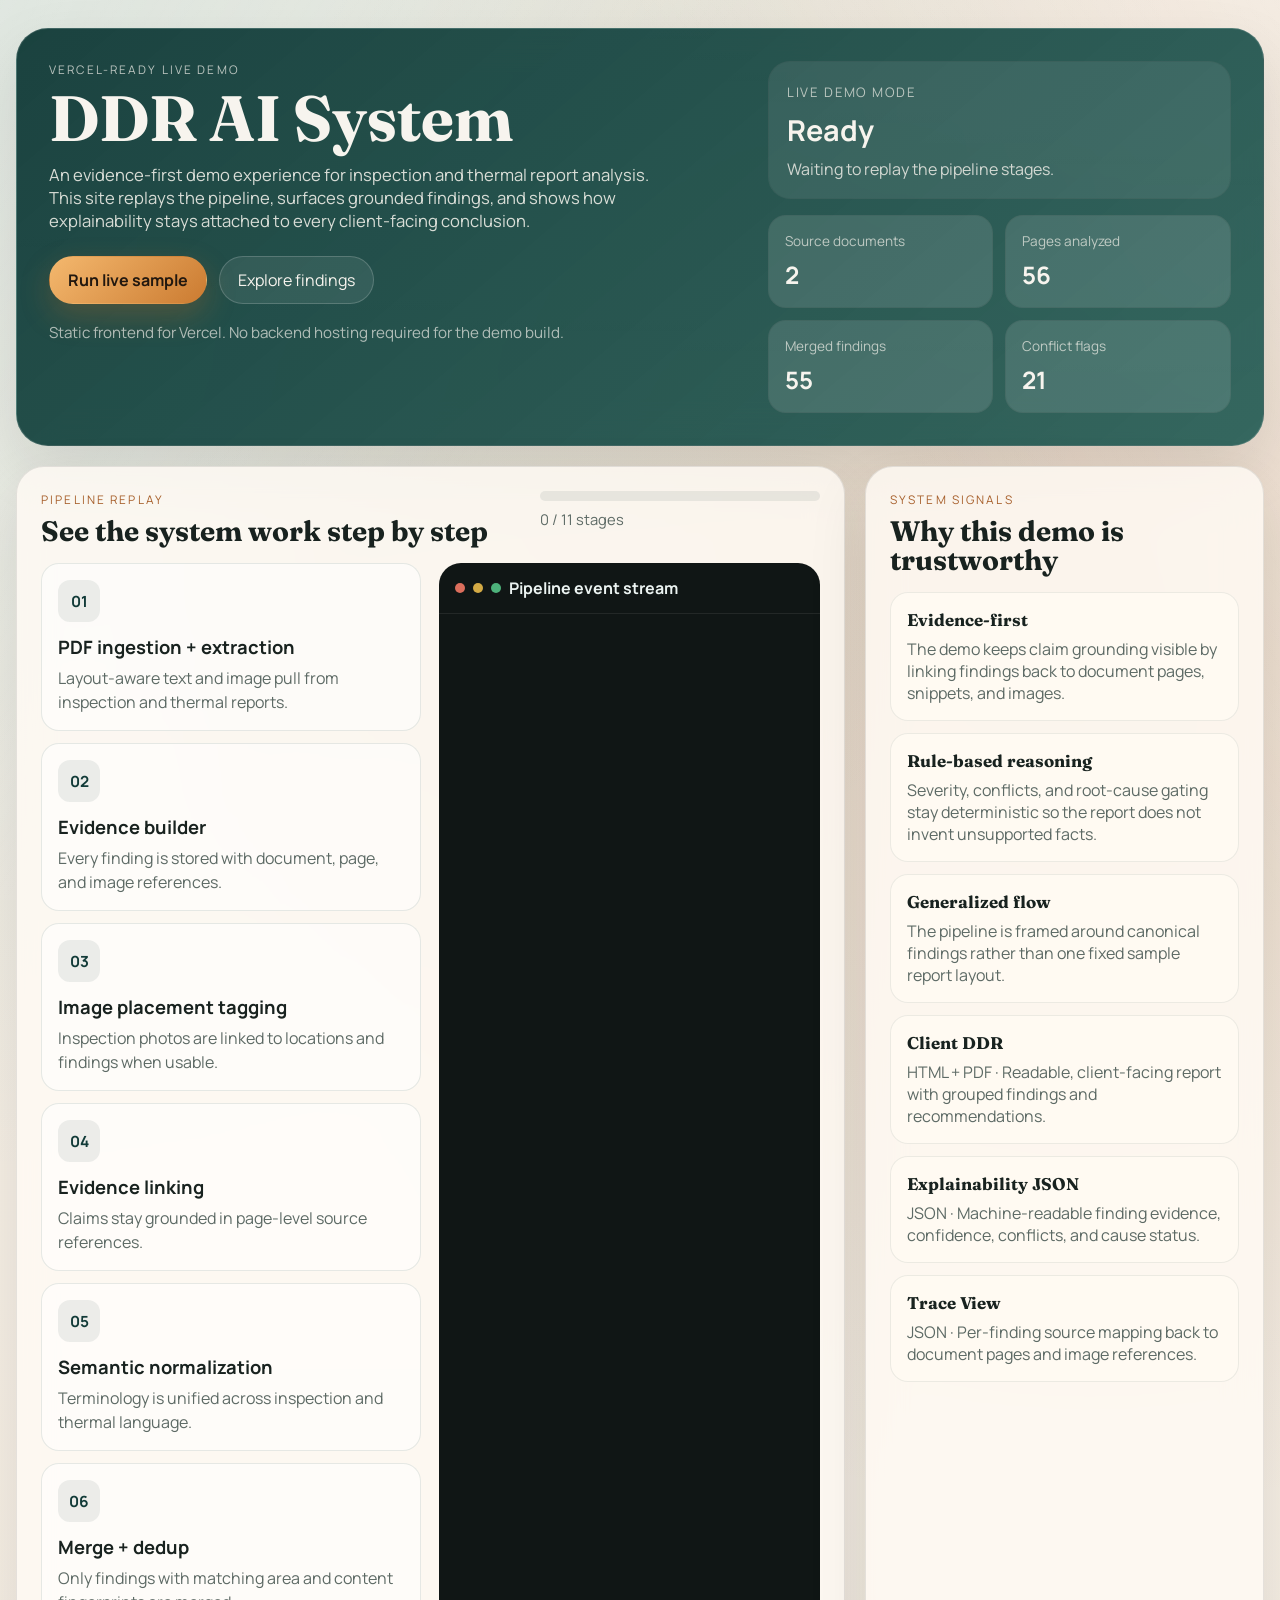
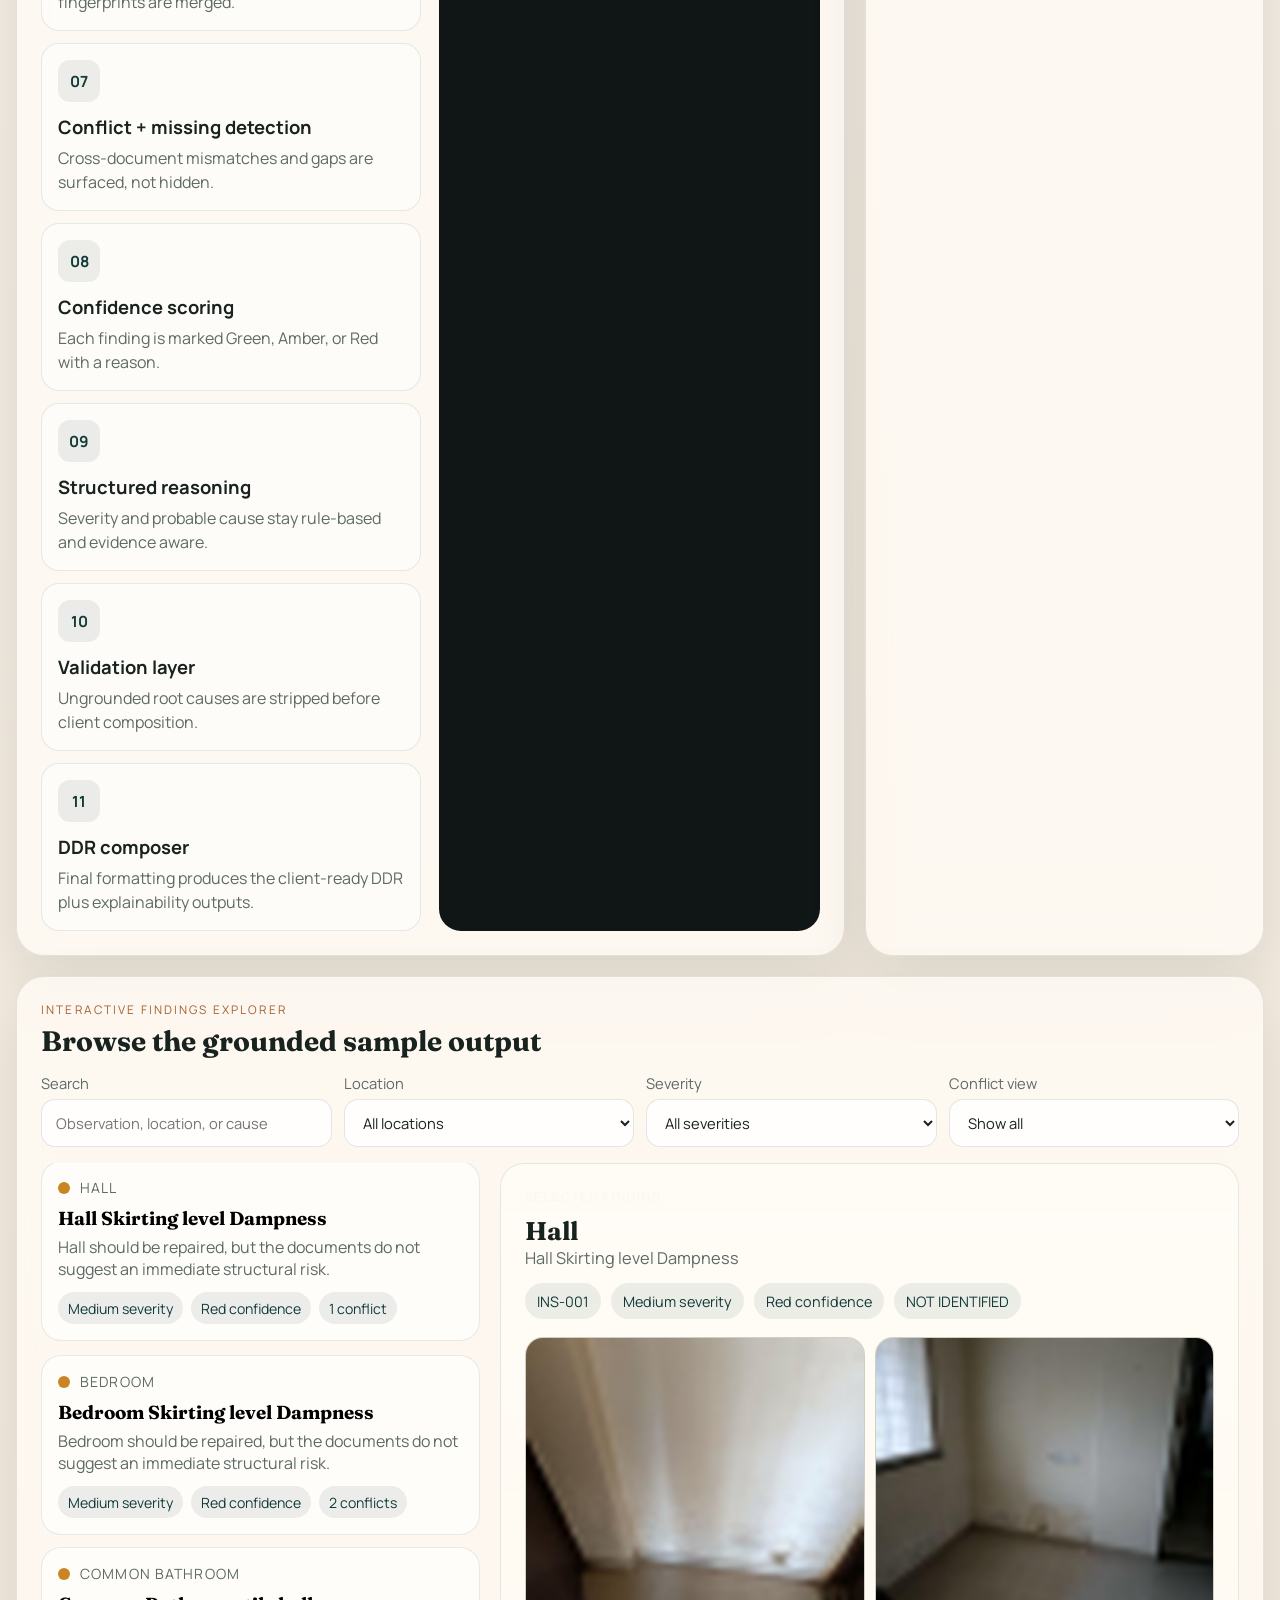
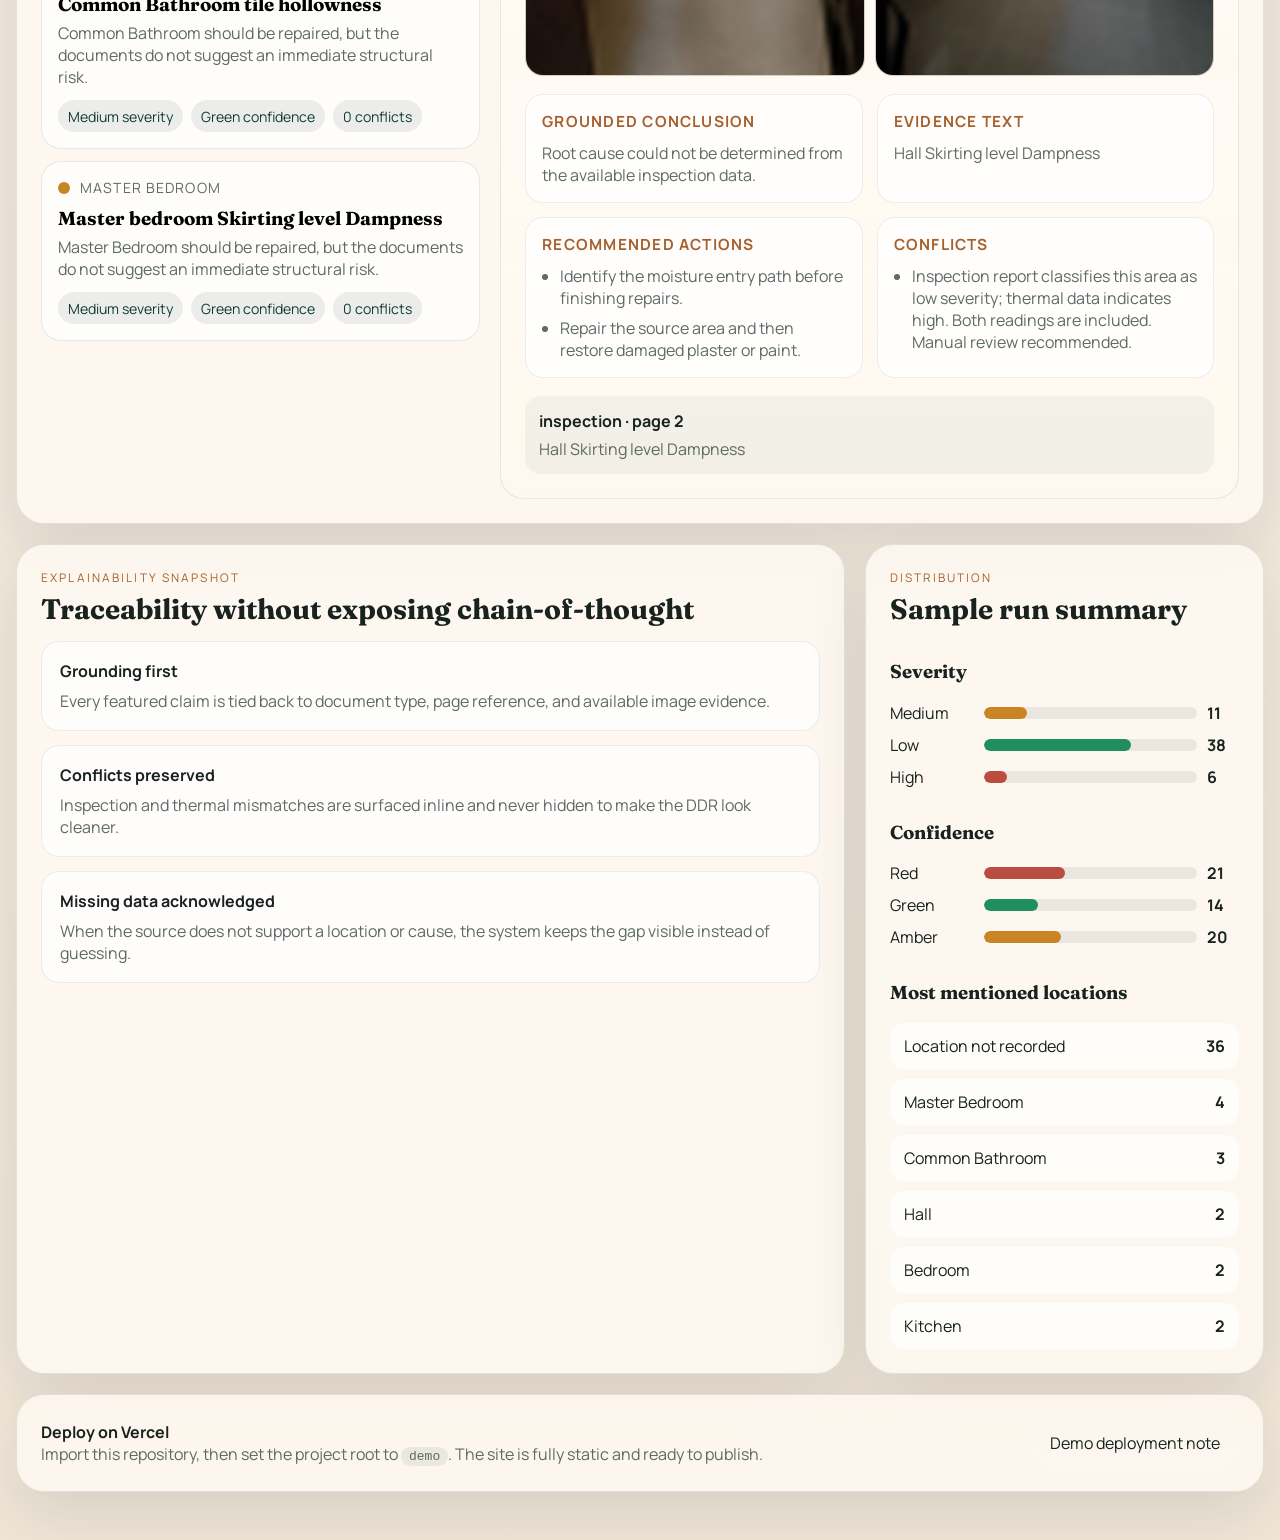
==== demo/index.html @ 7458ff59 "Add Vercel demo site and refine report image handling" ====
<!doctype html>
<html lang="en">
<head>
  <meta charset="utf-8">
  <meta name="viewport" content="width=device-width, initial-scale=1">
  <title>DDR AI System Demo</title>
  <link rel="preconnect" href="https://fonts.googleapis.com">
  <link rel="preconnect" href="https://fonts.gstatic.com" crossorigin>
  <link href="https://fonts.googleapis.com/css2?family=Fraunces:opsz,wght@9..144,600;9..144,700&family=Manrope:wght@400;500;600;700&display=swap" rel="stylesheet">
  <link rel="stylesheet" href="./styles.css">
</head>
<body>
  <div class="backdrop" aria-hidden="true"></div>
  <main class="page-shell">
    <section class="hero">
      <div class="hero-copy">
        <div class="eyebrow">Vercel-ready live demo</div>
        <h1>DDR AI System</h1>
        <p class="hero-text">
          An evidence-first demo experience for inspection and thermal report analysis.
          This site replays the pipeline, surfaces grounded findings, and shows how explainability stays attached to every client-facing conclusion.
        </p>
        <div class="hero-actions">
          <button id="run-demo" class="primary-button" type="button">Run live sample</button>
          <a class="ghost-button" href="#findings-explorer">Explore findings</a>
        </div>
        <div class="hero-note">
          Static frontend for Vercel. No backend hosting required for the demo build.
        </div>
      </div>
      <aside class="hero-panel">
        <div class="signal-card">
          <span class="signal-label">Live demo mode</span>
          <strong id="demo-status">Ready</strong>
          <p id="demo-status-copy">Waiting to replay the pipeline stages.</p>
        </div>
        <div class="signal-grid" id="stats-grid"></div>
      </aside>
    </section>

    <section class="section-grid">
      <div class="panel panel-wide">
        <div class="section-head">
          <div>
            <div class="eyebrow">Pipeline replay</div>
            <h2>See the system work step by step</h2>
          </div>
          <div class="progress-shell">
            <div class="progress-track">
              <div class="progress-fill" id="progress-fill"></div>
            </div>
            <span id="progress-label">0 / 11 stages</span>
          </div>
        </div>
        <div class="pipeline-layout">
          <div class="stages-list" id="stages-list"></div>
          <div class="console-card">
            <div class="console-header">
              <span class="console-dot"></span>
              <span class="console-dot"></span>
              <span class="console-dot"></span>
              <strong>Pipeline event stream</strong>
            </div>
            <div class="console-log" id="console-log"></div>
          </div>
        </div>
      </div>

      <div class="panel">
        <div class="section-head">
          <div>
            <div class="eyebrow">System signals</div>
            <h2>Why this demo is trustworthy</h2>
          </div>
        </div>
        <div class="principles" id="artifacts-grid"></div>
      </div>
    </section>

    <section class="panel findings-panel" id="findings-explorer">
      <div class="section-head">
        <div>
          <div class="eyebrow">Interactive findings explorer</div>
          <h2>Browse the grounded sample output</h2>
        </div>
      </div>
      <div class="finder-toolbar">
        <label>
          Search
          <input id="search-input" type="search" placeholder="Observation, location, or cause">
        </label>
        <label>
          Location
          <select id="location-filter"></select>
        </label>
        <label>
          Severity
          <select id="severity-filter">
            <option value="">All severities</option>
            <option value="High">High</option>
            <option value="Medium">Medium</option>
            <option value="Low">Low</option>
          </select>
        </label>
        <label>
          Conflict view
          <select id="conflict-filter">
            <option value="">Show all</option>
            <option value="with-conflicts">Only with conflicts</option>
          </select>
        </label>
      </div>
      <div class="finder-layout">
        <div class="finding-list" id="finding-list"></div>
        <article class="detail-card" id="detail-card">
          <div class="detail-empty">Choose a finding to inspect the evidence trail.</div>
        </article>
      </div>
    </section>

    <section class="section-grid explainability-grid">
      <div class="panel">
        <div class="section-head">
          <div>
            <div class="eyebrow">Explainability snapshot</div>
            <h2>Traceability without exposing chain-of-thought</h2>
          </div>
        </div>
        <div class="trace-points">
          <div class="trace-point">
            <strong>Grounding first</strong>
            <p>Every featured claim is tied back to document type, page reference, and available image evidence.</p>
          </div>
          <div class="trace-point">
            <strong>Conflicts preserved</strong>
            <p>Inspection and thermal mismatches are surfaced inline and never hidden to make the DDR look cleaner.</p>
          </div>
          <div class="trace-point">
            <strong>Missing data acknowledged</strong>
            <p>When the source does not support a location or cause, the system keeps the gap visible instead of guessing.</p>
          </div>
        </div>
      </div>

      <div class="panel">
        <div class="section-head">
          <div>
            <div class="eyebrow">Distribution</div>
            <h2>Sample run summary</h2>
          </div>
        </div>
        <div class="distribution-shell">
          <div class="distribution-block">
            <h3>Severity</h3>
            <div id="severity-bars"></div>
          </div>
          <div class="distribution-block">
            <h3>Confidence</h3>
            <div id="confidence-bars"></div>
          </div>
          <div class="distribution-block">
            <h3>Most mentioned locations</h3>
            <div class="top-area-list" id="top-area-list"></div>
          </div>
        </div>
      </div>
    </section>

    <footer class="footer">
      <div>
        <strong>Deploy on Vercel</strong>
        <p>Import this repository, then set the project root to <code>demo</code>. The site is fully static and ready to publish.</p>
      </div>
      <a class="ghost-button" href="./README.md">Demo deployment note</a>
    </footer>
  </main>

  <template id="finding-card-template">
    <button class="finding-card" type="button">
      <div class="finding-card-top">
        <span class="badge"></span>
        <span class="finding-location"></span>
      </div>
      <h3 class="finding-title"></h3>
      <p class="finding-subtitle"></p>
      <div class="finding-meta"></div>
    </button>
  </template>

  <script src="./app.js" type="module"></script>
</body>
</html>
---- demo/styles.css ----
:root {
  --bg: #f5efe4;
  --bg-soft: rgba(255, 252, 245, 0.72);
  --panel: rgba(255, 251, 244, 0.82);
  --panel-strong: rgba(255, 250, 242, 0.96);
  --line: rgba(52, 62, 58, 0.12);
  --ink: #18221f;
  --muted: #5d6a65;
  --teal: #0e766e;
  --teal-deep: #123b38;
  --copper: #a7602c;
  --gold: #d4a857;
  --green: #1f8f5f;
  --amber: #c98423;
  --red: #ba4d3f;
  --shadow: 0 24px 60px rgba(18, 24, 22, 0.1);
  --radius-xl: 28px;
  --radius-lg: 22px;
  --radius-md: 16px;
}

* {
  box-sizing: border-box;
}

html {
  scroll-behavior: smooth;
}

body {
  margin: 0;
  color: var(--ink);
  background:
    radial-gradient(circle at top left, rgba(14, 118, 110, 0.14), transparent 24%),
    radial-gradient(circle at 85% 12%, rgba(167, 96, 44, 0.18), transparent 22%),
    linear-gradient(180deg, #f7f1e8 0%, #efe6d8 100%);
  font-family: "Manrope", sans-serif;
}

img {
  display: block;
  max-width: 100%;
}

button,
input,
select {
  font: inherit;
}

.backdrop {
  position: fixed;
  inset: 0;
  pointer-events: none;
  background:
    linear-gradient(120deg, rgba(255, 255, 255, 0.25), transparent 42%),
    linear-gradient(240deg, rgba(255, 255, 255, 0.18), transparent 36%);
}

.page-shell {
  width: min(1320px, calc(100vw - 32px));
  margin: 0 auto;
  padding: 28px 0 48px;
  position: relative;
}

.hero,
.panel,
.footer {
  backdrop-filter: blur(18px);
  -webkit-backdrop-filter: blur(18px);
}

.hero {
  display: grid;
  grid-template-columns: 1.2fr 0.8fr;
  gap: 24px;
  padding: 32px;
  border-radius: 32px;
  background:
    linear-gradient(140deg, rgba(18, 59, 56, 0.96), rgba(22, 83, 76, 0.86)),
    linear-gradient(180deg, rgba(255, 255, 255, 0.08), transparent);
  color: #f7f4ee;
  box-shadow: var(--shadow);
  border: 1px solid rgba(255, 255, 255, 0.14);
}

.eyebrow {
  font-size: 0.74rem;
  letter-spacing: 0.18em;
  text-transform: uppercase;
  color: rgba(247, 244, 238, 0.72);
  margin-bottom: 10px;
}

.hero h1,
.section-head h2,
.detail-card h3,
.finding-card h3,
.distribution-block h3,
.principle-card h3 {
  font-family: "Fraunces", serif;
}

.hero h1 {
  margin: 0 0 14px;
  font-size: clamp(2.8rem, 5vw, 4.8rem);
  line-height: 0.95;
}

.hero-text {
  margin: 0;
  max-width: 60ch;
  font-size: 1.04rem;
  color: rgba(247, 244, 238, 0.86);
}

.hero-actions {
  display: flex;
  flex-wrap: wrap;
  gap: 12px;
  margin-top: 24px;
}

.primary-button,
.ghost-button,
.finding-card {
  transition: transform 180ms ease, box-shadow 180ms ease, border-color 180ms ease, background 180ms ease;
}

.primary-button,
.ghost-button {
  text-decoration: none;
  display: inline-flex;
  align-items: center;
  justify-content: center;
  min-height: 48px;
  padding: 0 18px;
  border-radius: 999px;
  border: 1px solid transparent;
  cursor: pointer;
}

.primary-button {
  background: linear-gradient(135deg, #f4b86e, #cb7b31);
  color: #22180f;
  font-weight: 700;
  box-shadow: 0 12px 30px rgba(192, 108, 32, 0.28);
}

.ghost-button {
  background: rgba(255, 255, 255, 0.08);
  color: inherit;
  border-color: rgba(255, 255, 255, 0.18);
}

.primary-button:hover,
.ghost-button:hover,
.finding-card:hover,
.finding-card.is-active {
  transform: translateY(-2px);
}

.hero-note {
  margin-top: 18px;
  color: rgba(247, 244, 238, 0.66);
  font-size: 0.95rem;
}

.hero-panel {
  display: flex;
  flex-direction: column;
  gap: 16px;
}

.signal-card,
.signal-grid .stat-card,
.panel,
.footer {
  border: 1px solid var(--line);
}

.signal-card {
  padding: 18px;
  border-radius: 22px;
  background: rgba(255, 255, 255, 0.08);
}

.signal-label {
  display: inline-block;
  color: rgba(247, 244, 238, 0.68);
  font-size: 0.82rem;
  text-transform: uppercase;
  letter-spacing: 0.14em;
}

.signal-card strong {
  display: block;
  margin-top: 8px;
  font-size: 1.8rem;
}

.signal-card p {
  margin: 8px 0 0;
  color: rgba(247, 244, 238, 0.8);
}

.signal-grid {
  display: grid;
  grid-template-columns: repeat(2, minmax(0, 1fr));
  gap: 12px;
}

.stat-card {
  padding: 16px;
  border-radius: 18px;
  background: rgba(255, 255, 255, 0.12);
}

.stat-card span {
  display: block;
  color: rgba(247, 244, 238, 0.68);
  font-size: 0.85rem;
}

.stat-card strong {
  display: block;
  margin-top: 8px;
  font-size: 1.5rem;
}

.section-grid {
  display: grid;
  grid-template-columns: 1.35fr 0.65fr;
  gap: 20px;
  margin-top: 20px;
}

.panel,
.footer {
  padding: 24px;
  border-radius: var(--radius-xl);
  background: var(--panel);
  box-shadow: var(--shadow);
}

.panel-wide {
  min-height: 100%;
}

.section-head {
  display: flex;
  align-items: flex-start;
  justify-content: space-between;
  gap: 16px;
  margin-bottom: 18px;
}

.section-head .eyebrow {
  color: var(--copper);
  margin-bottom: 8px;
}

.section-head h2 {
  margin: 0;
  font-size: clamp(1.5rem, 2.2vw, 2.3rem);
  line-height: 1.03;
}

.progress-shell {
  min-width: min(280px, 100%);
}

.progress-track {
  height: 10px;
  background: rgba(18, 59, 56, 0.08);
  border-radius: 999px;
  overflow: hidden;
}

.progress-fill {
  height: 100%;
  width: 0;
  border-radius: inherit;
  background: linear-gradient(90deg, var(--teal), var(--copper));
  transition: width 320ms ease;
}

.progress-shell span {
  display: inline-block;
  margin-top: 8px;
  color: var(--muted);
  font-size: 0.92rem;
}

.pipeline-layout {
  display: grid;
  grid-template-columns: 1fr 1fr;
  gap: 18px;
}

.stages-list {
  display: grid;
  gap: 12px;
}

.stage-card {
  padding: 16px;
  border-radius: 18px;
  border: 1px solid rgba(18, 59, 56, 0.1);
  background: rgba(255, 255, 255, 0.52);
  position: relative;
  overflow: hidden;
}

.stage-card::after {
  content: "";
  position: absolute;
  inset: auto 0 0 0;
  height: 3px;
  background: linear-gradient(90deg, var(--teal), var(--copper));
  transform: scaleX(0);
  transform-origin: left;
  transition: transform 240ms ease;
}

.stage-card.is-active {
  border-color: rgba(14, 118, 110, 0.28);
  background: rgba(240, 251, 248, 0.8);
}

.stage-card.is-active::after,
.stage-card.is-complete::after {
  transform: scaleX(1);
}

.stage-card.is-complete {
  border-color: rgba(167, 96, 44, 0.22);
}

.stage-step {
  display: inline-flex;
  align-items: center;
  justify-content: center;
  width: 42px;
  height: 42px;
  border-radius: 12px;
  background: rgba(18, 59, 56, 0.08);
  color: var(--teal-deep);
  font-weight: 700;
  font-size: 0.96rem;
}

.stage-card h3 {
  margin: 12px 0 6px;
  font-size: 1.15rem;
}

.stage-card p {
  margin: 0;
  color: var(--muted);
  line-height: 1.5;
}

.console-card {
  border-radius: 22px;
  background: #101615;
  color: #ebf3f1;
  overflow: hidden;
}

.console-header {
  display: flex;
  align-items: center;
  gap: 8px;
  padding: 14px 16px;
  border-bottom: 1px solid rgba(255, 255, 255, 0.08);
}

.console-dot {
  width: 10px;
  height: 10px;
  border-radius: 50%;
  background: #d7a35d;
}

.console-dot:first-child {
  background: #db6e5c;
}

.console-dot:nth-child(2) {
  background: #d3aa45;
}

.console-dot:nth-child(3) {
  background: #4db27b;
}

.console-log {
  min-height: 520px;
  max-height: 520px;
  overflow: auto;
  padding: 18px 16px 20px;
  font-family: ui-monospace, SFMono-Regular, Menlo, Monaco, Consolas, monospace;
  font-size: 0.9rem;
  line-height: 1.65;
}

.console-line {
  color: #c9d3cf;
  opacity: 0;
  transform: translateY(6px);
  animation: log-in 280ms ease forwards;
}

.console-line span {
  color: #69c4ba;
}

@keyframes log-in {
  to {
    opacity: 1;
    transform: translateY(0);
  }
}

.principles {
  display: grid;
  gap: 12px;
}

.principle-card {
  padding: 16px;
  border-radius: 18px;
  background: var(--panel-strong);
  border: 1px solid rgba(18, 59, 56, 0.08);
}

.principle-card h3 {
  margin: 0 0 8px;
  font-size: 1.06rem;
}

.principle-card p,
.trace-point p,
.footer p,
.detail-card p,
.finding-card p {
  margin: 0;
  color: var(--muted);
}

.findings-panel {
  margin-top: 20px;
}

.finder-toolbar {
  display: grid;
  grid-template-columns: repeat(4, minmax(0, 1fr));
  gap: 12px;
  margin-bottom: 16px;
}

.finder-toolbar label {
  display: grid;
  gap: 6px;
  color: var(--muted);
  font-size: 0.92rem;
}

.finder-toolbar input,
.finder-toolbar select {
  width: 100%;
  min-height: 48px;
  padding: 0 14px;
  border-radius: 14px;
  border: 1px solid rgba(18, 59, 56, 0.12);
  background: rgba(255, 255, 255, 0.78);
  color: var(--ink);
}

.finder-layout {
  display: grid;
  grid-template-columns: 0.75fr 1.25fr;
  gap: 16px;
  min-height: 540px;
}

.finding-list {
  display: grid;
  gap: 12px;
  max-height: 780px;
  overflow: auto;
  padding-right: 4px;
}

.finding-card {
  width: 100%;
  text-align: left;
  padding: 16px;
  border-radius: 20px;
  border: 1px solid rgba(18, 59, 56, 0.1);
  background: rgba(255, 255, 255, 0.68);
  cursor: pointer;
}

.finding-card-top {
  display: flex;
  align-items: center;
  gap: 10px;
}

.badge {
  width: 12px;
  height: 12px;
  border-radius: 999px;
  display: inline-block;
}

.badge[data-severity="High"],
.bar-fill[data-key="High"] {
  background: var(--red);
}

.badge[data-severity="Medium"],
.bar-fill[data-key="Medium"] {
  background: var(--amber);
}

.badge[data-severity="Low"],
.bar-fill[data-key="Low"] {
  background: var(--green);
}

.badge[data-confidence="Green"],
.bar-fill[data-key="Green"] {
  background: var(--green);
}

.badge[data-confidence="Amber"],
.bar-fill[data-key="Amber"] {
  background: var(--amber);
}

.badge[data-confidence="Red"],
.bar-fill[data-key="Red"] {
  background: var(--red);
}

.finding-location {
  color: var(--muted);
  font-size: 0.88rem;
  text-transform: uppercase;
  letter-spacing: 0.08em;
}

.finding-card h3 {
  margin: 10px 0 6px;
  font-size: 1.18rem;
}

.finding-subtitle {
  min-height: 44px;
}

.finding-meta {
  margin-top: 12px;
  display: flex;
  flex-wrap: wrap;
  gap: 8px;
}

.meta-pill {
  display: inline-flex;
  align-items: center;
  min-height: 32px;
  padding: 0 10px;
  border-radius: 999px;
  background: rgba(18, 59, 56, 0.08);
  color: var(--teal-deep);
  font-size: 0.88rem;
}

.detail-card {
  border-radius: 24px;
  padding: 24px;
  background: linear-gradient(180deg, rgba(255, 252, 246, 0.94), rgba(255, 248, 239, 0.9));
  border: 1px solid rgba(18, 59, 56, 0.1);
}

.detail-empty {
  display: grid;
  place-items: center;
  min-height: 100%;
  color: var(--muted);
  text-align: center;
}

.detail-top {
  display: flex;
  flex-wrap: wrap;
  align-items: flex-start;
  justify-content: space-between;
  gap: 14px;
}

.detail-card h3 {
  margin: 0;
  font-size: clamp(1.55rem, 2vw, 2.2rem);
}

.detail-observation {
  margin-top: 8px;
  font-size: 1.02rem;
}

.detail-chip-row {
  display: flex;
  flex-wrap: wrap;
  gap: 10px;
  margin-top: 14px;
}

.detail-chip {
  min-height: 36px;
  padding: 0 12px;
  display: inline-flex;
  align-items: center;
  border-radius: 999px;
  background: rgba(18, 59, 56, 0.08);
  color: var(--teal-deep);
  font-size: 0.9rem;
}

.detail-grid {
  display: grid;
  grid-template-columns: repeat(2, minmax(0, 1fr));
  gap: 14px;
  margin-top: 18px;
}

.detail-block {
  padding: 16px;
  border-radius: 18px;
  background: rgba(255, 255, 255, 0.76);
  border: 1px solid rgba(18, 59, 56, 0.08);
}

.detail-block h4 {
  margin: 0 0 10px;
  font-size: 0.96rem;
  text-transform: uppercase;
  letter-spacing: 0.08em;
  color: var(--copper);
}

.detail-list {
  margin: 0;
  padding-left: 18px;
  color: var(--muted);
}

.detail-list li + li {
  margin-top: 8px;
}

.image-strip {
  display: grid;
  grid-template-columns: repeat(auto-fit, minmax(140px, 1fr));
  gap: 10px;
  margin-top: 18px;
}

.image-strip img {
  width: 100%;
  aspect-ratio: 1 / 1;
  object-fit: cover;
  border-radius: 18px;
  border: 1px solid rgba(18, 59, 56, 0.1);
  background: #e8dfd4;
}

.trace-table {
  display: grid;
  gap: 10px;
  margin-top: 18px;
}

.trace-row {
  padding: 14px;
  border-radius: 16px;
  background: rgba(18, 59, 56, 0.05);
}

.trace-row strong {
  display: block;
  margin-bottom: 6px;
}

.explainability-grid {
  margin-top: 20px;
}

.trace-points,
.distribution-shell {
  display: grid;
  gap: 14px;
}

.trace-point {
  padding: 18px;
  border-radius: 18px;
  background: rgba(255, 255, 255, 0.7);
  border: 1px solid rgba(18, 59, 56, 0.08);
}

.trace-point strong {
  display: block;
  margin-bottom: 8px;
}

.bar-row {
  display: grid;
  grid-template-columns: 84px 1fr 32px;
  gap: 10px;
  align-items: center;
  margin-top: 10px;
}

.bar-track {
  height: 12px;
  border-radius: 999px;
  background: rgba(18, 59, 56, 0.08);
  overflow: hidden;
}

.bar-fill {
  height: 100%;
  border-radius: inherit;
}

.top-area-list {
  display: grid;
  gap: 10px;
}

.top-area-row {
  display: flex;
  justify-content: space-between;
  gap: 10px;
  padding: 12px 14px;
  border-radius: 14px;
  background: rgba(255, 255, 255, 0.64);
}

.footer {
  display: flex;
  align-items: center;
  justify-content: space-between;
  gap: 16px;
  margin-top: 20px;
  background: rgba(255, 250, 242, 0.84);
}

code {
  padding: 2px 8px;
  border-radius: 999px;
  background: rgba(18, 59, 56, 0.08);
}

@media (max-width: 1080px) {
  .hero,
  .section-grid,
  .finder-layout,
  .pipeline-layout {
    grid-template-columns: 1fr;
  }

  .finder-toolbar {
    grid-template-columns: repeat(2, minmax(0, 1fr));
  }
}

@media (max-width: 720px) {
  .page-shell {
    width: min(100vw - 20px, 1320px);
    padding-top: 12px;
  }

  .hero,
  .panel,
  .footer {
    padding: 20px;
    border-radius: 24px;
  }

  .finder-toolbar,
  .detail-grid,
  .signal-grid {
    grid-template-columns: 1fr;
  }

  .footer {
    flex-direction: column;
    align-items: flex-start;
  }

  .hero-actions {
    flex-direction: column;
    align-items: stretch;
  }
}
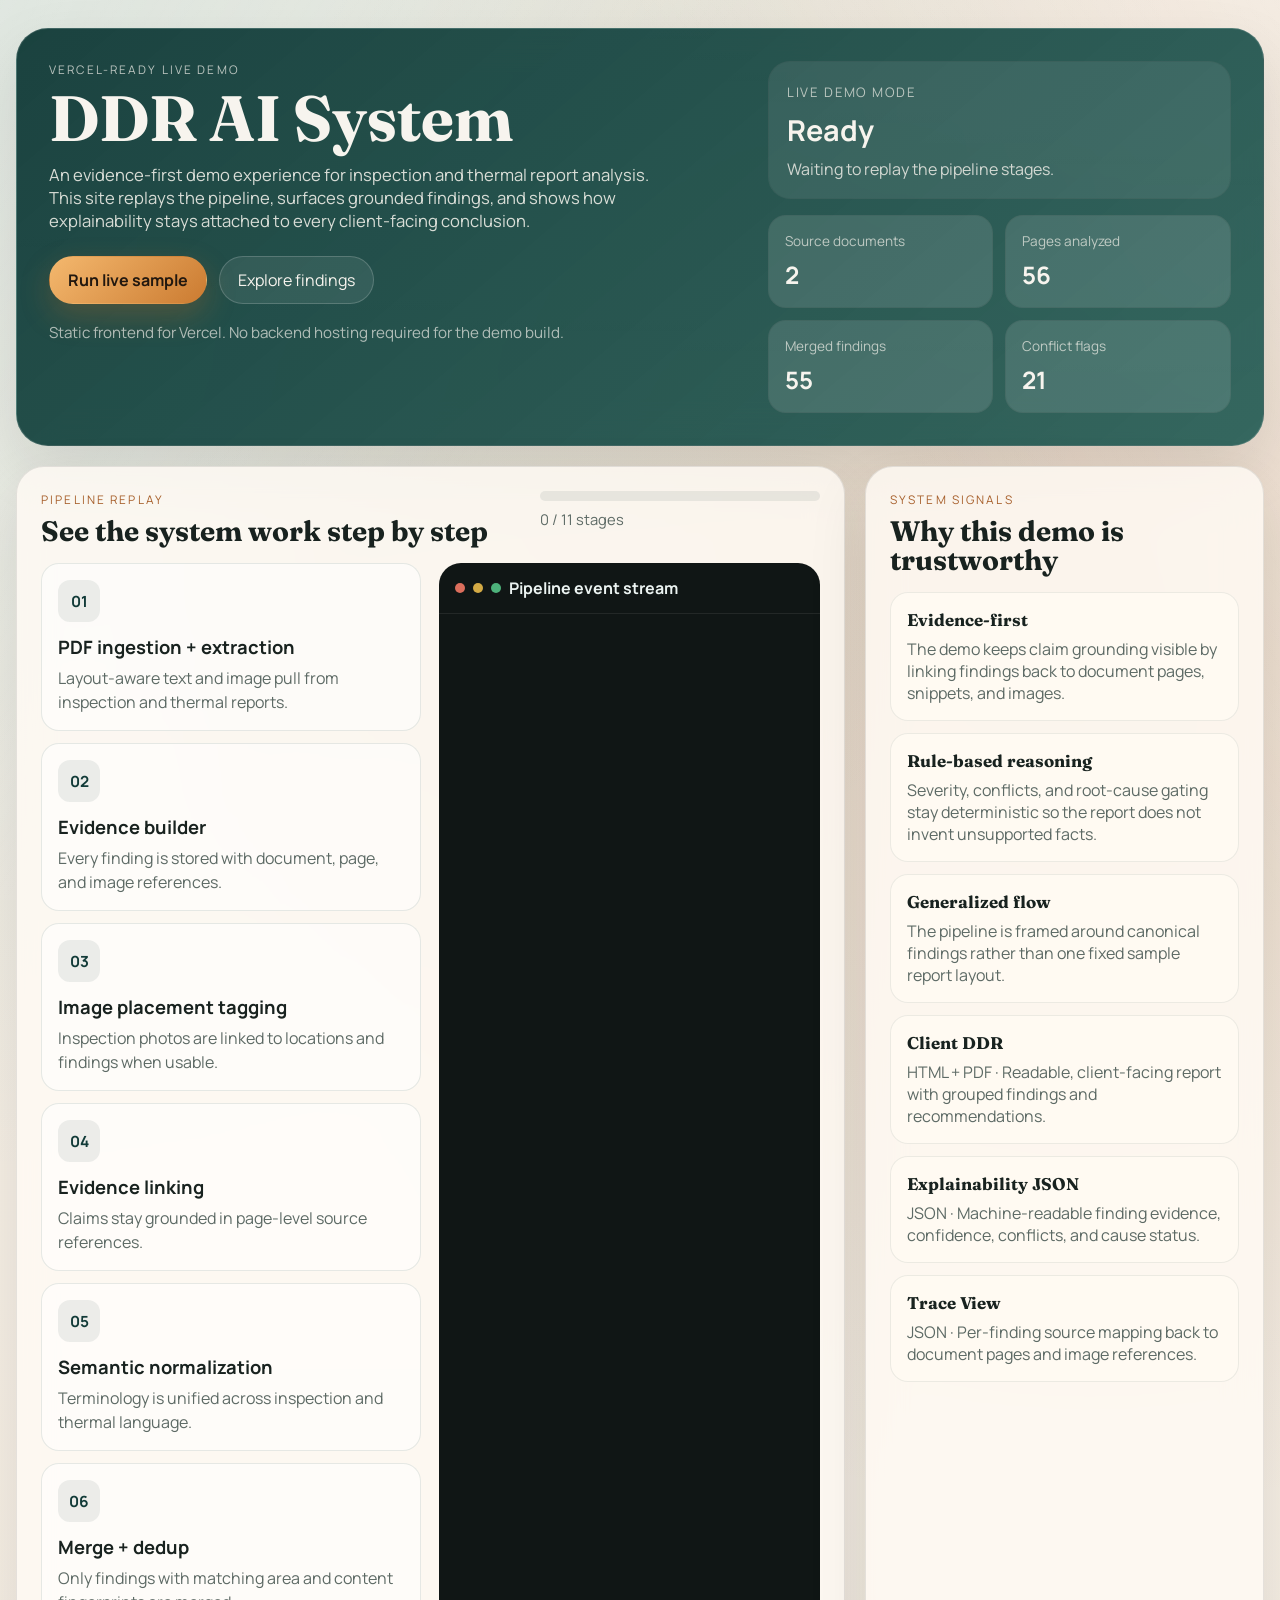
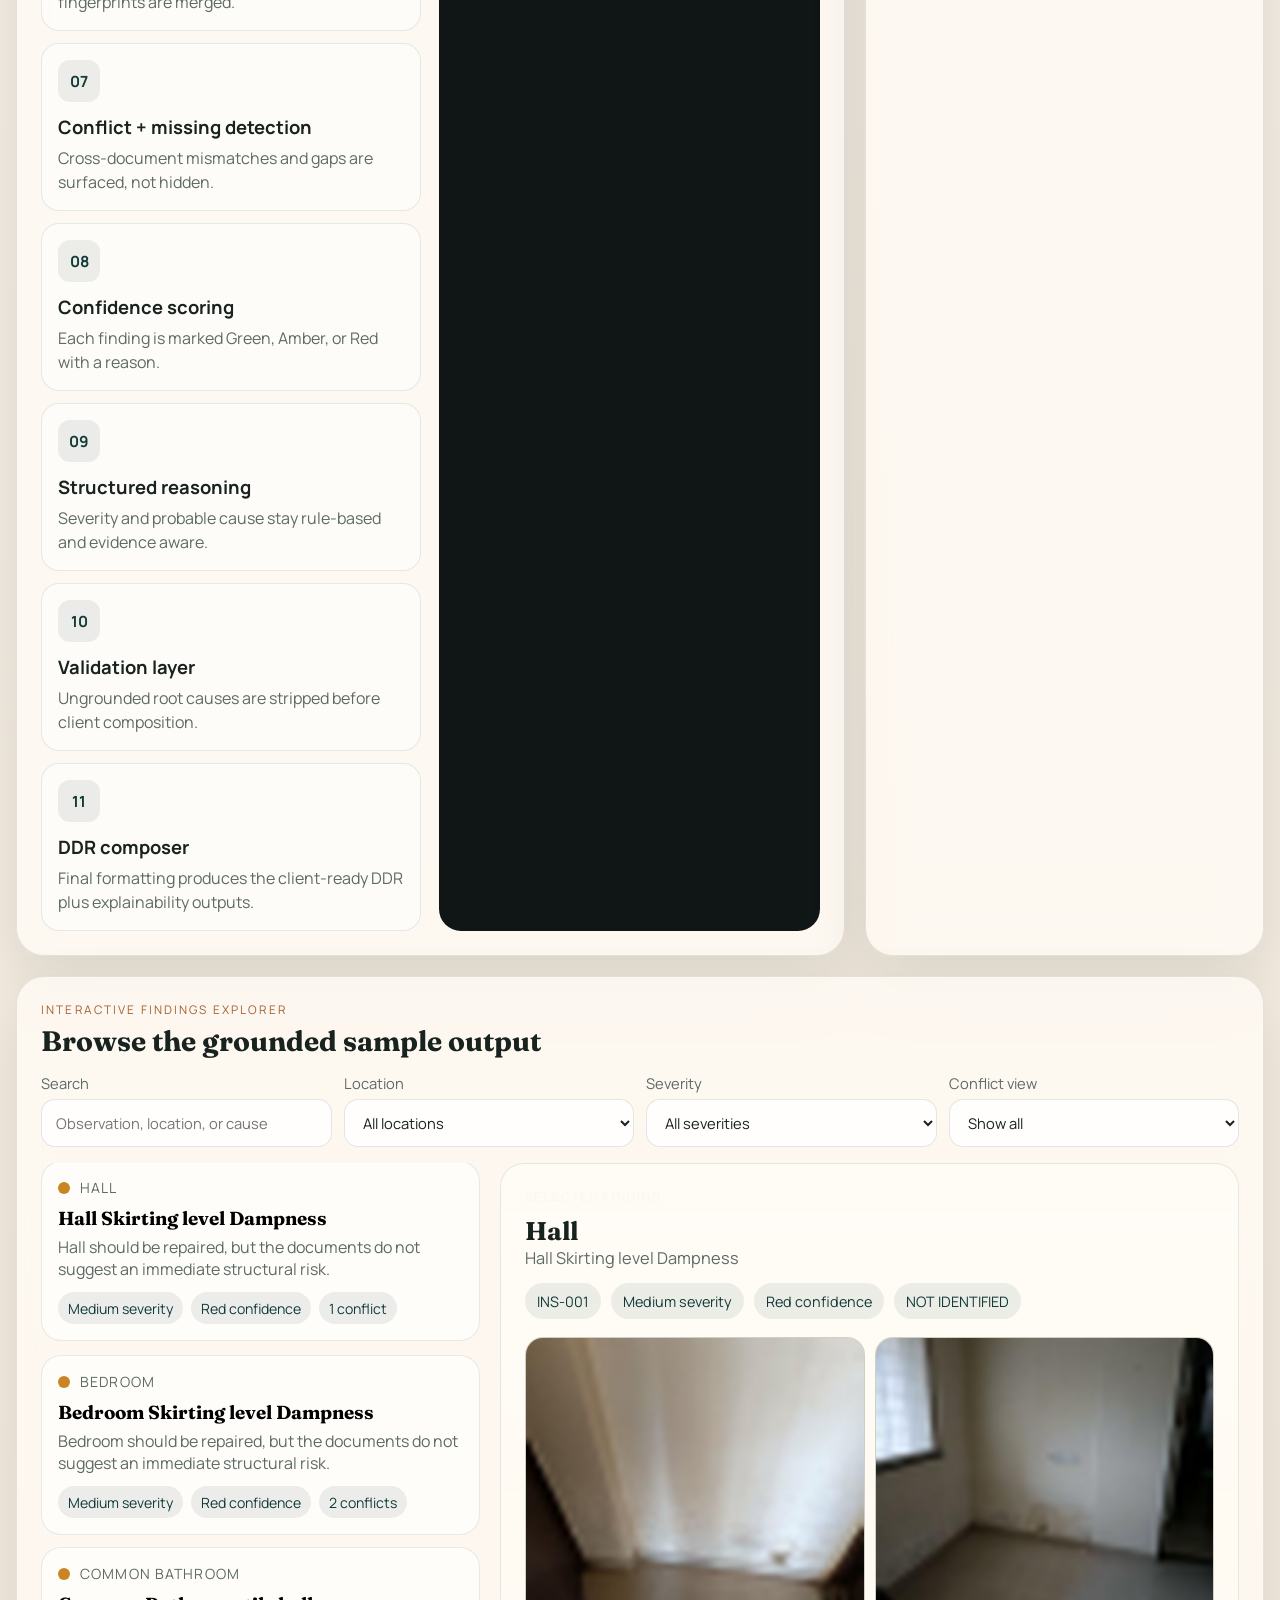
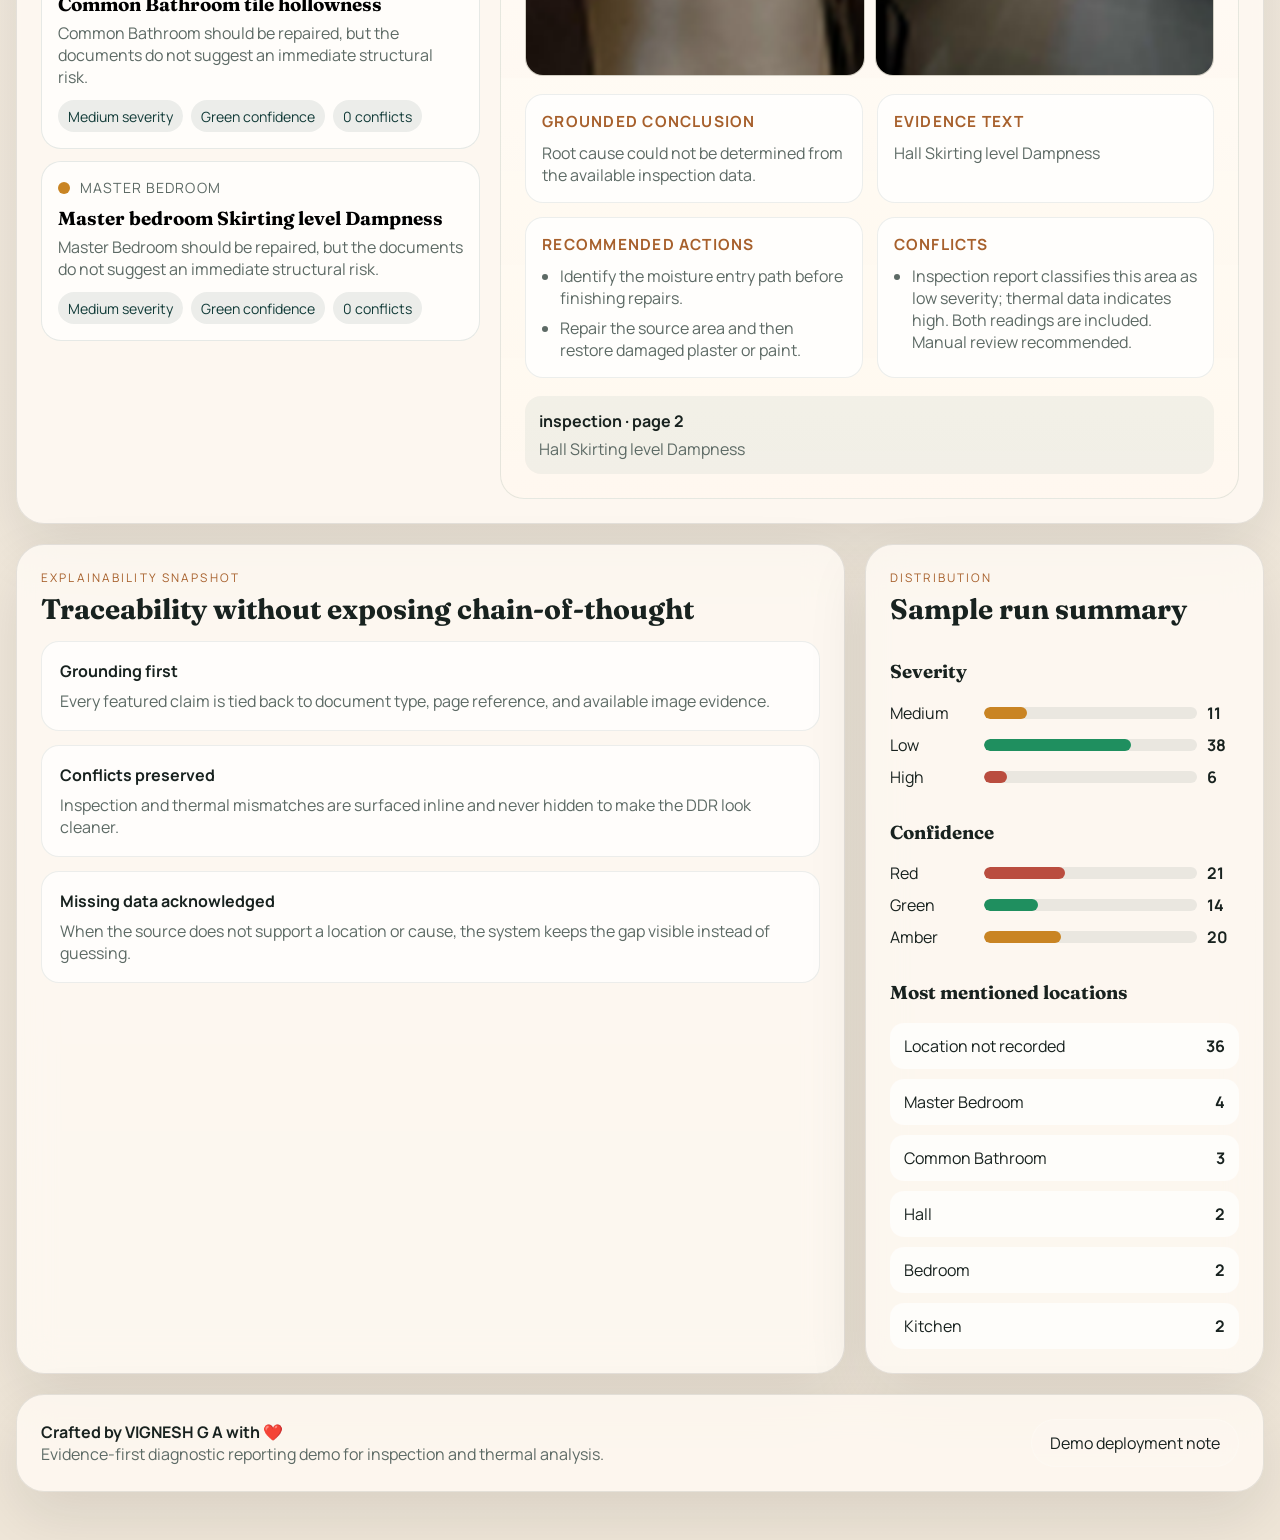
==== commit f761cf31: "Update demo footer credit" ====
--- a/demo/index.html
+++ b/demo/index.html
@@ -168,8 +168,8 @@
 
     <footer class="footer">
       <div>
-        <strong>Deploy on Vercel</strong>
-        <p>Import this repository, then set the project root to <code>demo</code>. The site is fully static and ready to publish.</p>
+        <strong>Crafted by VIGNESH G A with ❤️</strong>
+        <p>Evidence-first diagnostic reporting demo for inspection and thermal analysis.</p>
       </div>
       <a class="ghost-button" href="./README.md">Demo deployment note</a>
     </footer>
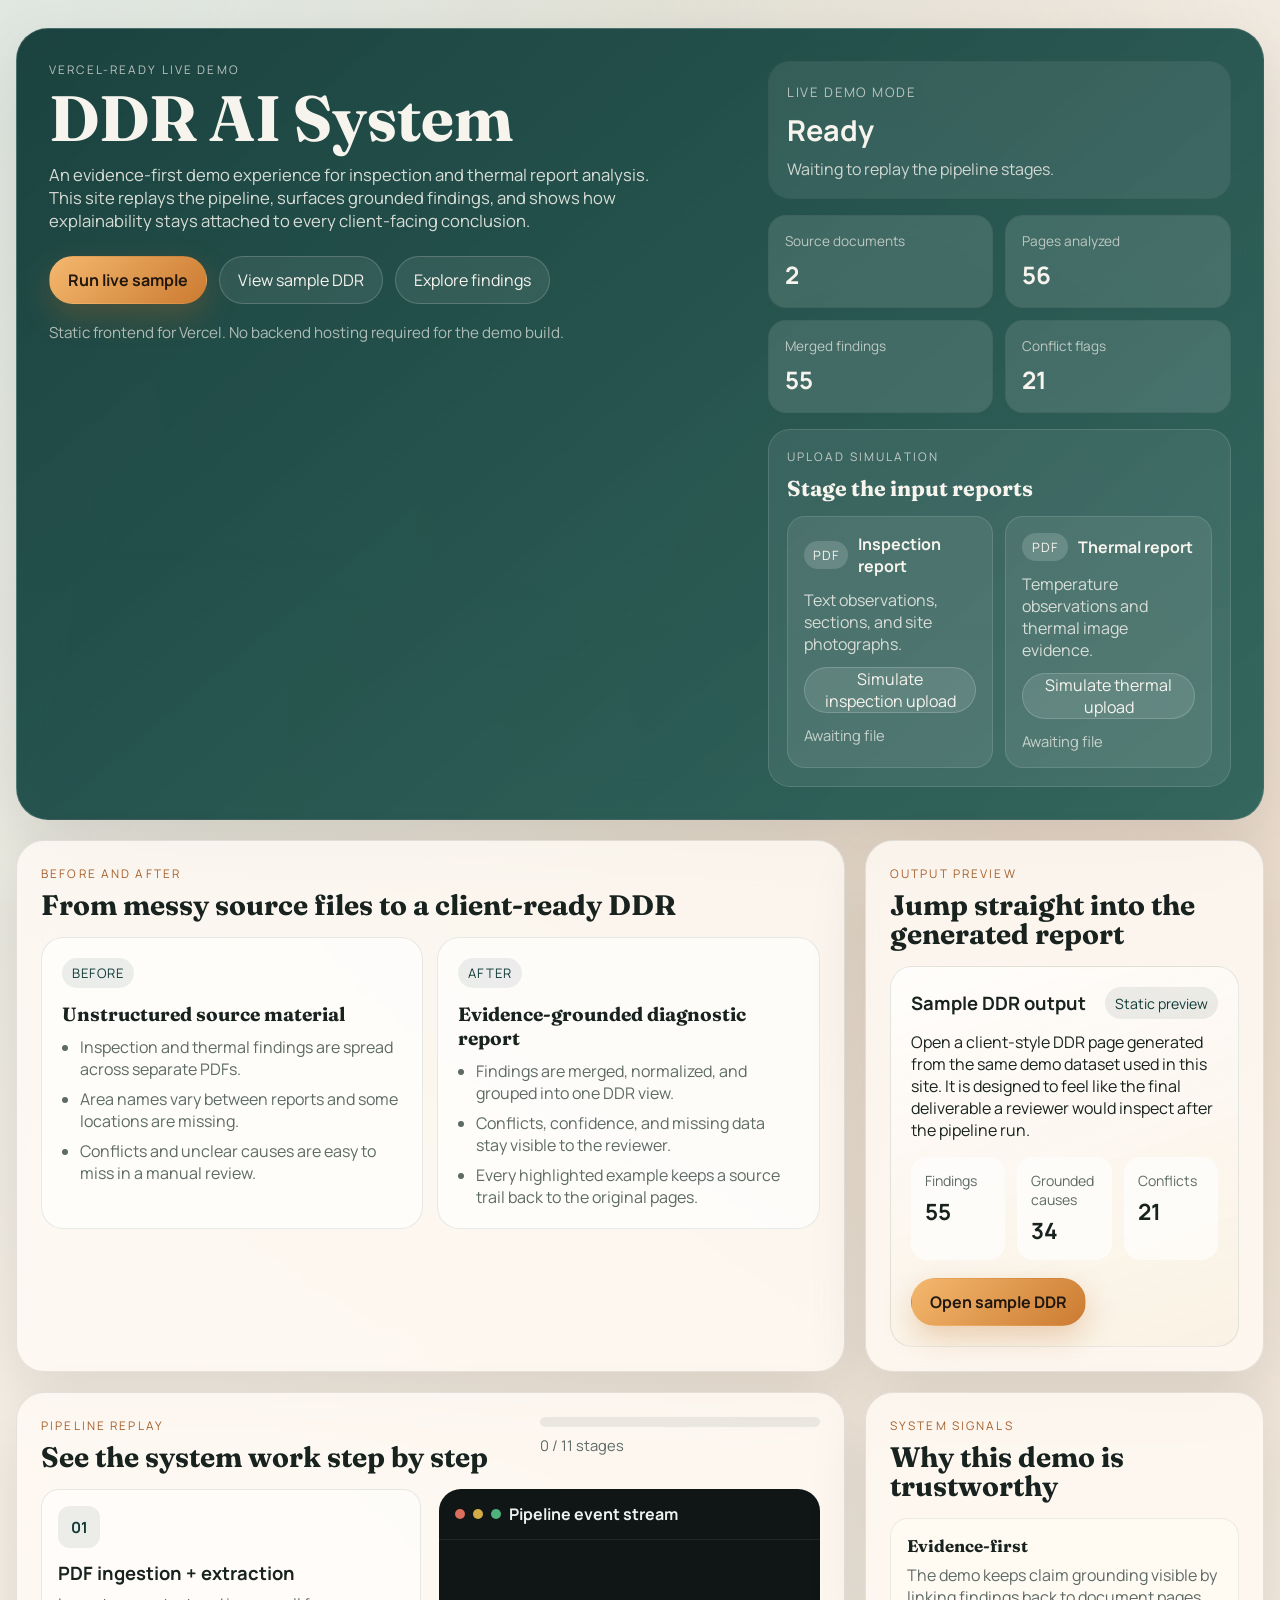
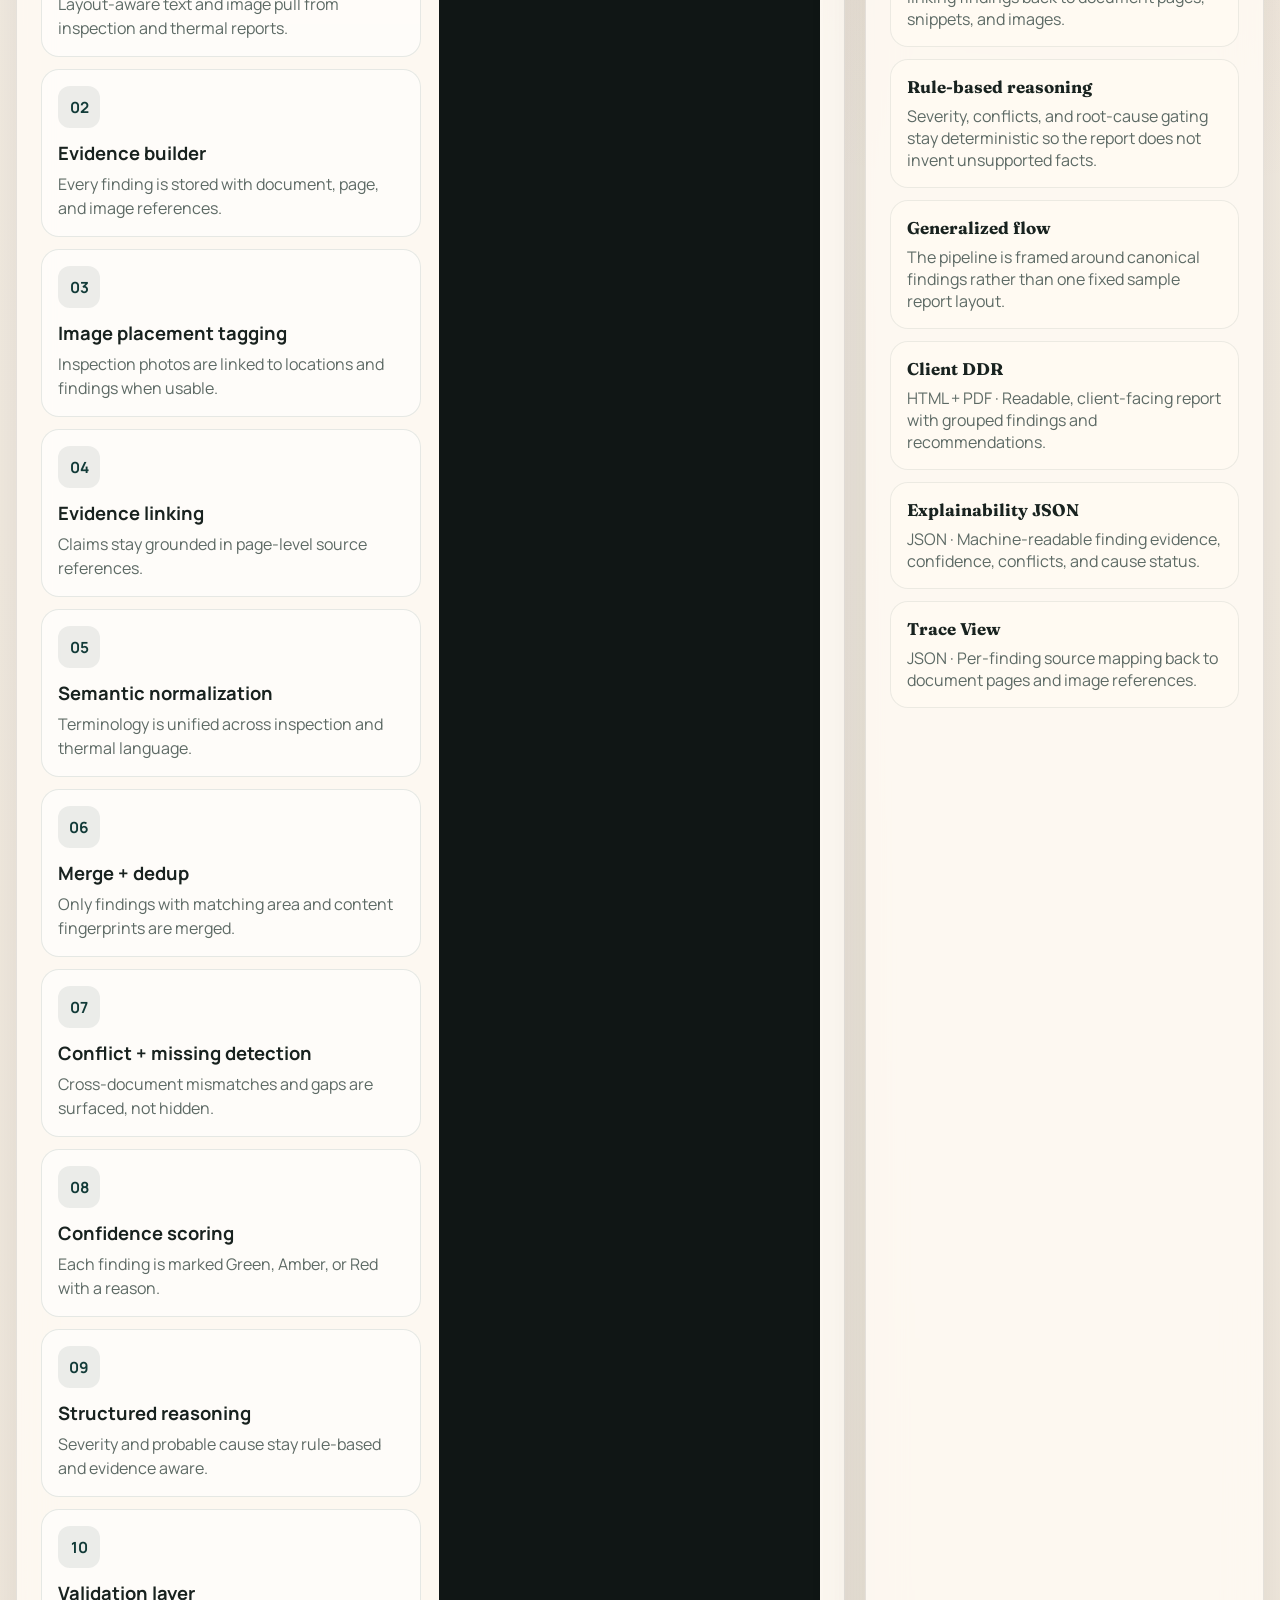
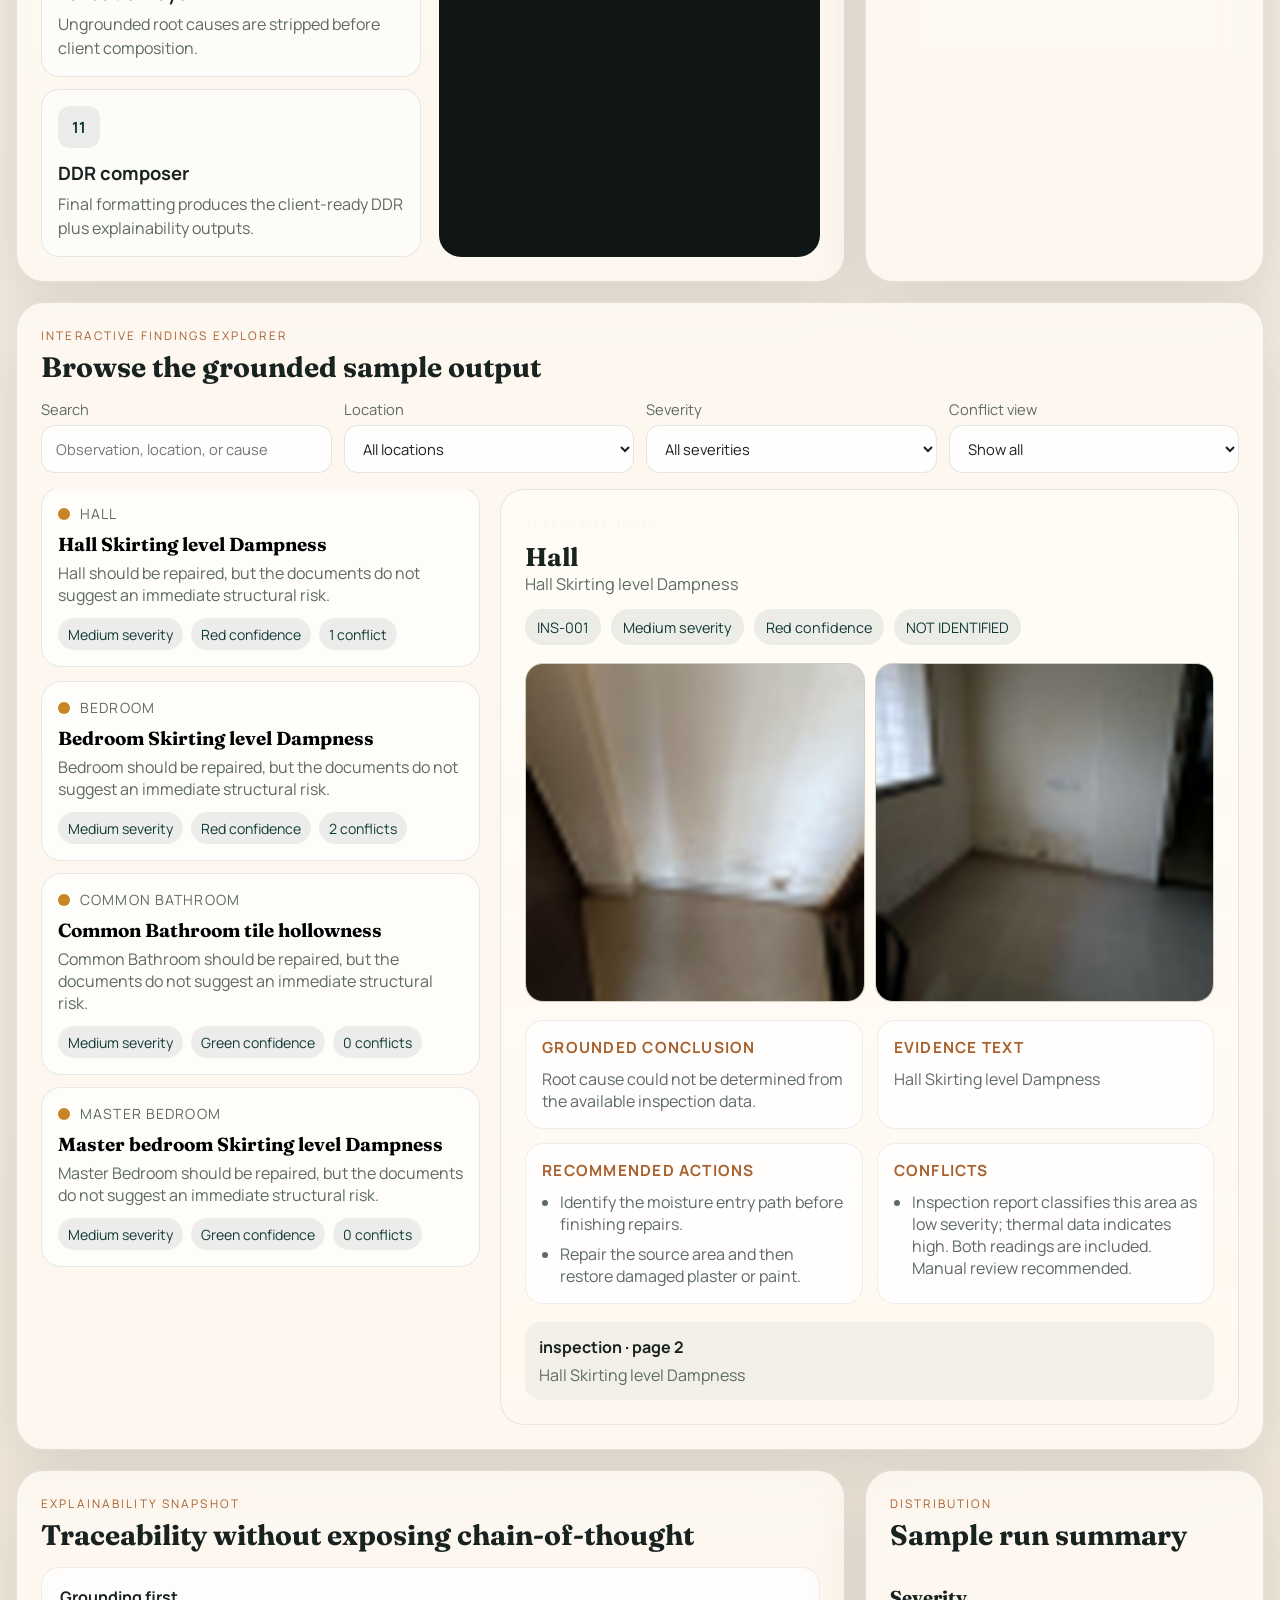
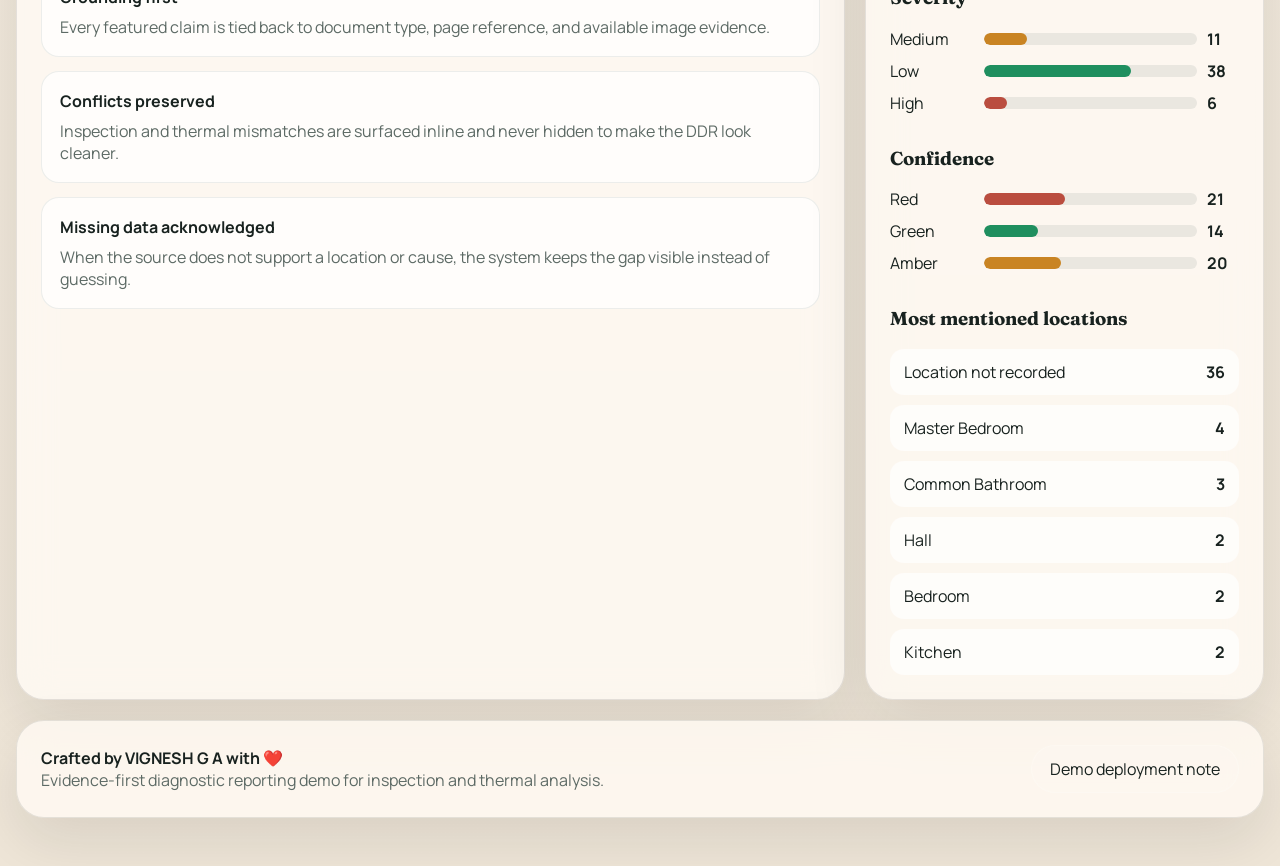
==== commit d3269a34: "Enhance demo flow with uploads and sample report" ====
--- a/demo/index.html
+++ b/demo/index.html
@@ -22,6 +22,7 @@
         </p>
         <div class="hero-actions">
           <button id="run-demo" class="primary-button" type="button">Run live sample</button>
+          <a class="ghost-button" href="./sample-ddr.html">View sample DDR</a>
           <a class="ghost-button" href="#findings-explorer">Explore findings</a>
         </div>
         <div class="hero-note">
@@ -35,7 +36,91 @@
           <p id="demo-status-copy">Waiting to replay the pipeline stages.</p>
         </div>
         <div class="signal-grid" id="stats-grid"></div>
+        <div class="upload-panel">
+          <div class="upload-head">
+            <div>
+              <div class="eyebrow">Upload simulation</div>
+              <h2>Stage the input reports</h2>
+            </div>
+          </div>
+          <div class="upload-grid">
+            <article class="upload-card" data-upload-card="inspection">
+              <div class="upload-card-top">
+                <span class="upload-badge">PDF</span>
+                <strong>Inspection report</strong>
+              </div>
+              <p>Text observations, sections, and site photographs.</p>
+              <button class="upload-button" data-upload-trigger="inspection" type="button">Simulate inspection upload</button>
+              <div class="upload-status" data-upload-status="inspection">Awaiting file</div>
+            </article>
+            <article class="upload-card" data-upload-card="thermal">
+              <div class="upload-card-top">
+                <span class="upload-badge">PDF</span>
+                <strong>Thermal report</strong>
+              </div>
+              <p>Temperature observations and thermal image evidence.</p>
+              <button class="upload-button" data-upload-trigger="thermal" type="button">Simulate thermal upload</button>
+              <div class="upload-status" data-upload-status="thermal">Awaiting file</div>
+            </article>
+          </div>
+        </div>
       </aside>
+    </section>
+
+    <section class="section-grid transform-grid">
+      <div class="panel">
+        <div class="section-head">
+          <div>
+            <div class="eyebrow">Before and after</div>
+            <h2>From messy source files to a client-ready DDR</h2>
+          </div>
+        </div>
+        <div class="transform-cards" id="transform-cards">
+          <article class="transform-card before-card">
+            <span class="transform-label">Before</span>
+            <h3>Unstructured source material</h3>
+            <ul class="transform-list">
+              <li>Inspection and thermal findings are spread across separate PDFs.</li>
+              <li>Area names vary between reports and some locations are missing.</li>
+              <li>Conflicts and unclear causes are easy to miss in a manual review.</li>
+            </ul>
+          </article>
+          <article class="transform-card after-card">
+            <span class="transform-label">After</span>
+            <h3>Evidence-grounded diagnostic report</h3>
+            <ul class="transform-list">
+              <li>Findings are merged, normalized, and grouped into one DDR view.</li>
+              <li>Conflicts, confidence, and missing data stay visible to the reviewer.</li>
+              <li>Every highlighted example keeps a source trail back to the original pages.</li>
+            </ul>
+          </article>
+        </div>
+      </div>
+
+      <div class="panel">
+        <div class="section-head">
+          <div>
+            <div class="eyebrow">Output preview</div>
+            <h2>Jump straight into the generated report</h2>
+          </div>
+        </div>
+        <div class="report-preview-card">
+          <div class="report-preview-top">
+            <strong>Sample DDR output</strong>
+            <span class="meta-pill">Static preview</span>
+          </div>
+          <p>
+            Open a client-style DDR page generated from the same demo dataset used in this site.
+            It is designed to feel like the final deliverable a reviewer would inspect after the pipeline run.
+          </p>
+          <div class="report-preview-stats">
+            <div><span>Findings</span><strong id="preview-findings-count"></strong></div>
+            <div><span>Grounded causes</span><strong id="preview-root-cause-count"></strong></div>
+            <div><span>Conflicts</span><strong id="preview-conflict-count"></strong></div>
+          </div>
+          <a class="primary-button report-preview-button" href="./sample-ddr.html">Open sample DDR</a>
+        </div>
+      </div>
     </section>
 
     <section class="section-grid">
--- a/demo/styles.css
+++ b/demo/styles.css
@@ -173,6 +173,87 @@
   gap: 16px;
 }
 
+.upload-panel {
+  padding: 18px;
+  border-radius: 22px;
+  background: rgba(255, 255, 255, 0.08);
+  border: 1px solid rgba(255, 255, 255, 0.12);
+}
+
+.upload-head h2 {
+  margin: 0;
+  font-size: 1.35rem;
+  font-family: "Fraunces", serif;
+}
+
+.upload-grid {
+  display: grid;
+  grid-template-columns: repeat(2, minmax(0, 1fr));
+  gap: 12px;
+  margin-top: 14px;
+}
+
+.upload-card {
+  padding: 16px;
+  border-radius: 18px;
+  background: rgba(255, 255, 255, 0.08);
+  border: 1px solid rgba(255, 255, 255, 0.12);
+  transition: transform 180ms ease, border-color 180ms ease, background 180ms ease;
+}
+
+.upload-card.is-processing {
+  transform: translateY(-2px);
+  border-color: rgba(212, 168, 87, 0.48);
+  background: rgba(255, 255, 255, 0.14);
+}
+
+.upload-card.is-complete {
+  border-color: rgba(77, 178, 123, 0.55);
+  background: rgba(77, 178, 123, 0.16);
+}
+
+.upload-card-top {
+  display: flex;
+  align-items: center;
+  gap: 10px;
+}
+
+.upload-card p {
+  margin: 12px 0;
+  color: rgba(247, 244, 238, 0.82);
+  min-height: 48px;
+}
+
+.upload-badge {
+  display: inline-flex;
+  align-items: center;
+  justify-content: center;
+  min-width: 44px;
+  height: 28px;
+  padding: 0 10px;
+  border-radius: 999px;
+  background: rgba(255, 255, 255, 0.16);
+  color: #f7f4ee;
+  font-size: 0.8rem;
+  letter-spacing: 0.08em;
+}
+
+.upload-button {
+  min-height: 40px;
+  padding: 0 12px;
+  border-radius: 999px;
+  border: 1px solid rgba(255, 255, 255, 0.18);
+  background: rgba(255, 255, 255, 0.1);
+  color: #f7f4ee;
+  cursor: pointer;
+}
+
+.upload-status {
+  margin-top: 12px;
+  color: rgba(247, 244, 238, 0.72);
+  font-size: 0.92rem;
+}
+
 .signal-card,
 .signal-grid .stat-card,
 .panel,
@@ -233,6 +314,10 @@
   display: grid;
   grid-template-columns: 1.35fr 0.65fr;
   gap: 20px;
+  margin-top: 20px;
+}
+
+.transform-grid {
   margin-top: 20px;
 }
 
@@ -450,6 +535,114 @@
   color: var(--muted);
 }
 
+.transform-cards {
+  display: grid;
+  grid-template-columns: repeat(2, minmax(0, 1fr));
+  gap: 14px;
+}
+
+.transform-card {
+  padding: 20px;
+  border-radius: 22px;
+  border: 1px solid rgba(18, 59, 56, 0.1);
+  background: rgba(255, 255, 255, 0.64);
+  transition: transform 260ms ease, box-shadow 260ms ease, border-color 260ms ease;
+}
+
+.transform-cards.is-running .transform-card {
+  transform: translateY(-4px);
+}
+
+.transform-cards.is-complete .after-card {
+  border-color: rgba(31, 143, 95, 0.38);
+  box-shadow: 0 18px 36px rgba(31, 143, 95, 0.14);
+}
+
+.transform-cards.is-complete .before-card {
+  opacity: 0.72;
+}
+
+.transform-label {
+  display: inline-flex;
+  align-items: center;
+  min-height: 30px;
+  padding: 0 10px;
+  border-radius: 999px;
+  background: rgba(18, 59, 56, 0.08);
+  color: var(--teal-deep);
+  font-size: 0.82rem;
+  text-transform: uppercase;
+  letter-spacing: 0.08em;
+}
+
+.transform-card h3 {
+  margin: 14px 0 10px;
+  font-size: 1.2rem;
+  font-family: "Fraunces", serif;
+}
+
+.transform-list {
+  margin: 0;
+  padding-left: 18px;
+  color: var(--muted);
+}
+
+.transform-list li + li {
+  margin-top: 8px;
+}
+
+.report-preview-card {
+  padding: 20px;
+  border-radius: 22px;
+  background:
+    linear-gradient(160deg, rgba(255, 255, 255, 0.78), rgba(249, 240, 226, 0.88));
+  border: 1px solid rgba(18, 59, 56, 0.1);
+}
+
+.report-preview-top {
+  display: flex;
+  justify-content: space-between;
+  gap: 12px;
+  align-items: center;
+}
+
+.report-preview-top strong {
+  font-size: 1.15rem;
+}
+
+.report-preview-card p {
+  margin-top: 12px;
+}
+
+.report-preview-stats {
+  display: grid;
+  grid-template-columns: repeat(3, minmax(0, 1fr));
+  gap: 12px;
+  margin-top: 16px;
+}
+
+.report-preview-stats div {
+  padding: 14px;
+  border-radius: 16px;
+  background: rgba(255, 255, 255, 0.62);
+}
+
+.report-preview-stats span {
+  display: block;
+  color: var(--muted);
+  font-size: 0.88rem;
+}
+
+.report-preview-stats strong {
+  display: block;
+  margin-top: 6px;
+  font-size: 1.4rem;
+}
+
+.report-preview-button {
+  margin-top: 18px;
+}
+
 .findings-panel {
   margin-top: 20px;
 }
@@ -796,7 +989,10 @@
 
   .finder-toolbar,
   .detail-grid,
-  .signal-grid {
+  .signal-grid,
+  .upload-grid,
+  .transform-cards,
+  .report-preview-stats {
     grid-template-columns: 1fr;
   }
 
